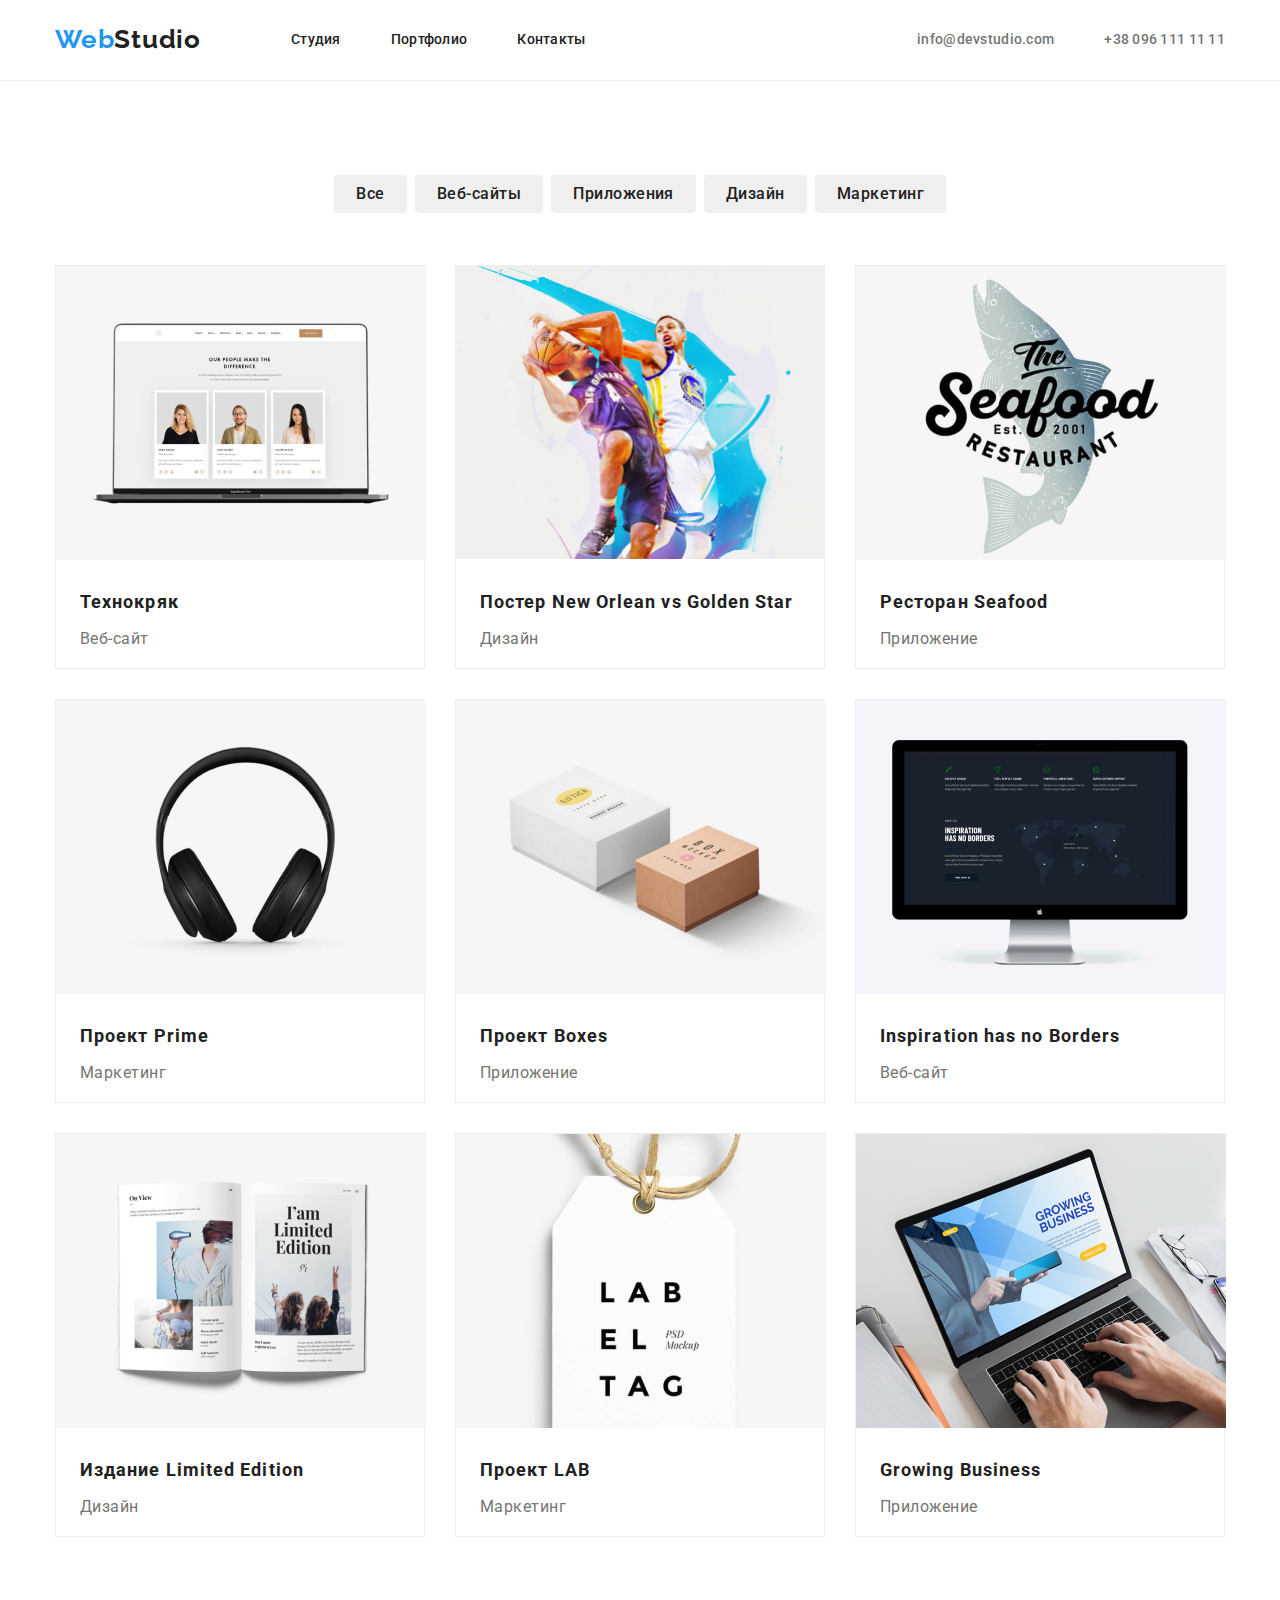
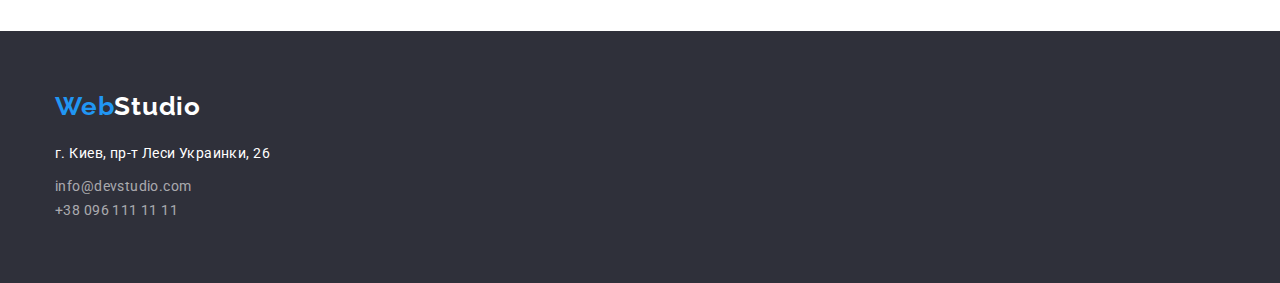
==== portfolio.html @ e71bb504 "edd files from hw 3" ====
<!DOCTYPE html>
<html lang="en">
<head>
    <meta charset="UTF-8">
    <meta name="viewport" content="width=device-width, initial-scale=1.0">
    <title>Главная</title>
    <link href="https://fonts.googleapis.com/css2?family=Raleway:wght@700&family=Roboto:wght@400;500;700;900&display=swap" rel="stylesheet">
    <link rel="stylesheet" href="https://cdnjs.cloudflare.com/ajax/libs/modern-normalize/1.0.0/modern-normalize.min.css">
    <link rel="stylesheet" href="./css/styles.css">
</head>
<body>
    <!--Шапка сайта-->
    <header class="page-header">

        <div class="content main-nav">
            
            <a class="logo-sec" href="./index.html"><span class="logo-first">Web</span>Studio</a> 
            <nav class="nav-container">
    
                <ul class="list site-nav">
                   <li class="item"><a class="link link-nav" href="./index.html">Студия</a></li>
                   <li class="item"><a class="link link-nav" href="./portfolio.html">Портфолио</a></li>
                   <li class="item"><a class="link link-nav" href="">Контакты</a></li>
               </ul>
           </nav>
           
            <ul class="list mailto-list">
                <li class="item"><a class="link link-contacts" href="mailto:info@devstudio.com">info@devstudio.com</a></li>
                <li class="item"><a class="link link-contacts" href="tel:+380961111111">+38 096 111 11 11</a></li>
            </ul>
            
        </div>
        
    </header>

    <!--Основной контент-->
    <main >

        <section class="main-cont">
            <div class="content">
                <div class="btn-content">
                    <h1 class="visually-hidden">Наши работы</h1>
                    <!--Фильтр работ-->
                    <ul class="list btn-list">
                        <li class="btn-item"><button class="btn" type="button">Все</button></li>
                        <li class="btn-item"><button class="btn" type="button">Веб-сайты</button></li>
                        <li class="btn-item"><button class="btn" type="button">Приложения</button></li>
                        <li class="btn-item"><button class="btn" type="button">Дизайн</button></li>
                        <li class="btn-item"><button class="btn" type="button">Маркетинг</button></li>
                    </ul>
                </div>
                <!--Работы-->

                <ul class="list work-list">
                    <li class="work-item">
                        <img class="pictures" src="./images/technokryak.jpg" alt="Компьютер с открытой веб-странчкой" width="370">
                        <h2 class="subtitle-pflo">Технокряк</h2>
                        <p class="text">Веб-сайт</p>
                    </li>
                    <li class="work-item">
                        <img class="pictures" src="./images/star.jpg" alt="Постер с баскетболистом" width="369"> 
                        <h2 class="subtitle-pflo">Постер New Orlean vs Golden Star</h2>
                        <p class="text">Дизайн</p>
                    </li>
                    <li class="work-item">
                        <img class="pictures" src="./images/seafood.jpg" alt="Лого ресторана Seafood" width="370">
                        <h2 class="subtitle-pflo">Ресторан Seafood</h2>
                        <p class="text">Приложение</p>
                    </li>
                    <li class="work-item">
                        <img class="pictures" src="./images/prime.jpg" alt="Наушники на сером фоне" width="370">
                        <h2 class="subtitle-pflo">Проект Prime</h2>
                        <p class="text">Маркетинг</p>
                    </li>
                    <li class="work-item">
                        <img class="pictures" src="./images/boxes.jpg" alt="Коробки на сером фоне" width="370"> 
                        <h2 class="subtitle-pflo">Проект Boxes</h2>
                        <p class="text">Приложение</p>
                    </li>
                    <li class="work-item">
                        <img class="pictures" src="./images/inspiration.jpg" alt=" Компьютер с изображением карты" width="370">
                        <h2 class="subtitle-pflo">Inspiration has no Borders</h2>
                        <p class="text">Веб-сайт</p>
                    </li>
                    <li class="work-item">
                        <img class="pictures" src="./images/edition.jpg" alt=" Журнал издания Limited Edition" width="370">
                        <h2 class="subtitle-pflo">Издание Limited Edition</h2>
                        <p class="text">Дизайн</p>
                    </li>
                    <li class="work-item">
                        <img  class="pictures" src="./images/lab.jpg" alt="Бирка проекат LAB" width="370">
                        <h2 class="subtitle-pflo">Проект LAB</h2>
                        <p class="text">Маркетинг</p>
                    </li>
                    <li class="work-item">
                        <img class="pictures" src="./images/business.jpg" alt="Сайт Growing Business" width="370">
                        <h2 class="subtitle-pflo">Growing Business</h2>
                        <p class="text">Приложение</p>
                    </li>
                </ul>
            </div>
        </section>

    </main>

    <!--Подвал-->

    <footer class="footer">
        <div class="content">
            <div class="foot-content">
                <h2 class="logo-footer-sec"> <span class="logo-footer-first">Web</span>Studio</h2>
                <p class="adress">г. Киев, пр-т Леси Украинки, 26</p>
                <ul class="list">
                    <li><a class="link foot-contacts" href="mailto:info@devstudio.com">info@devstudio.com</a></li>
                    <li><a class="link foot-contacts tel" href="tel:+380961111111">+38 096 111 11 11</a></li>
                </ul>
            </div>
            
        </div>
    </footer>

</body>
</html>
---- css/styles.css ----
:root {
    --title-text-color:#212121;
    --p-text-color:#757575;
    --highlight-color:#2196F3;
    --white-color:  #FFFFFF;
    --bg-color: #2F303A;
}

body {
    font-family: Roboto, sans-serif;
    background-color: var(--white-color);
    
}

.list {
    list-style: none;
    padding: 0;
    margin: 0;
}

.link {
    text-decoration: none;
    
}


.link:hover,
.link:focus{
    color:  var(--highlight-color);
    
}

.page-header {
 background-color: var(--white-color);
 border-bottom: 1px solid #EEEEEE;
}
/* Виокремлення контенту */
.content {
    padding-left: 15px;
    padding-right: 15px;
    width: 1200px;
    /* outline: 2px solid tomato; */
    margin-right: auto;
    margin-left: auto;
}



/* WEBstudio */
.logo-first {
    font-family: Raleway;
    font-style: normal;
    font-weight: bold;
    font-size: 26px;
    line-height: 1.19em;
    letter-spacing: 0.03em;
    color:  var(--highlight-color);
}

.logo-sec {
    font-family: Raleway;
    font-style: normal;
    font-weight: bold;
    font-size: 26px;
    line-height: 1.19em;
    letter-spacing: 0.03em;
    color: var(--title-text-color);
    text-decoration: none;
    margin-right: 90px;
    
}

/* .nav-container {
} */

.site-nav {
    display: flex;
}


.site-nav .item:not(:last-child) {
    margin-right: 50px;
}

/* навигация страниц */
.link-nav {
    font-family: Roboto;
    font-style: normal;
    font-weight: 500;
    font-size: 14px;
    line-height: 1.14em;
    letter-spacing: 0.02em;
    color: var(--title-text-color);
}

.mailto-list {
    display: flex;
    margin-left: auto;
}

.mailto-list .item + .item {
    margin-left: 50px;
}



/* контакты в наыигации */
.link-contacts {
    font-family: Roboto;
    font-style: normal;
    font-weight: 500;
    font-size: 14px;
    line-height: 1.14em;
    letter-spacing: 0.02em;
    color: var(--p-text-color);

}

.main-nav {
    display: flex;
    align-items: center;
    padding-top: 24px;
    padding-bottom: 25px;
    
    
}
/* Основной контент */


.hero {
    text-align: center;
    background-color: var(--bg-color);
}

.block {
    padding-top: 200px;
    padding-bottom: 200px;
    
    
}
/* главный заголовок h1 */
.main-title {
   
    margin-top: 0;
    margin-bottom: 30px;
    font-family: Roboto;
    font-style: normal;
    font-weight: 900;
    font-size: 44px;
    line-height: 60px;
    text-align: center;
    letter-spacing: 0.06em;
    text-transform: uppercase;
    color: var(--white-color);
    
}


/* заказать услугу */
.link-btn {
    display: inline-block;
    font-family: Roboto;
    font-style: normal;
    font-weight: bold;
    font-size: 16px;
    line-height: 1.9em;
    letter-spacing: 0.06em;
    color: var(--white-color);
    background-color: var(--highlight-color);
    text-decoration: none;
    padding: 10px 32px;
    border-radius: 4px;
    min-width: 200px;
    
}


/* фон секции с кнопкой */
.sec-section {
    background-color: var(--white-color);
}

.features {
    margin-top: 94px;
    margin-bottom: 94px;
}

/* скрытый заголовок */
.visually-hidden {
    position: absolute !important;
    clip: rect(1px 1px 1px 1px);
    clip: rect(1px, 1px, 1px, 1px);
    padding: 0 !important;
    border: 0 !important;
    height: 1px !important;
    width: 1px !important;
    margin: 0;
    overflow: hidden;
}

.features-list {
    display: flex;
    flex-wrap: wrap;
    
}

.features-list>.item {
    width: 270px;
    margin-right: 30px;
}
.features-list>.item:last-child {
    margin-right: 0;
}

/* заголовки в особенностях */
.item-list-header {

    font-family: Roboto;
    font-style: normal;
    font-weight: bold;
    font-size: 14px;
    line-height:  1.14em;
    letter-spacing: 0.03em;
    text-transform: uppercase;
    color: var(--title-text-color);
    margin-top:  0;
    margin-bottom: 10px;
}


/* абзацы особенностей */
.desc {
    font-family: Roboto;
    font-style: normal;
    font-weight: normal;
    font-size: 14px;
    line-height: 1.71em;
    letter-spacing: 0.03em;
    color: var(--p-text-color);
    margin: 0;
}

.special {
    margin-bottom: 94px;
}

/* заголовки h2 */
.subtitle {
    font-family: Roboto;
    font-style: normal;
    font-weight: bold;
    font-size: 36px;
    line-height: 1.17em;
    letter-spacing: 0.03em;
    color: var(--title-text-color);
    margin-top: 0;
    margin-bottom: 50px;
    text-align: center;
}

.ph-list {
    display: flex;
}

.element:not(:last-child) { 
  margin-right: 30px;
}

/* наша команда */
.team-content {
    padding-top: 94px;
    padding-bottom: 94px;
}

.team-list {
    display: flex;
}

.team-element {
    width: 270px;
    margin-right: 30px;
    box-shadow: 0px 1px 3px rgba(0, 0, 0, 0.12), 0px 1px 1px rgba(0, 0, 0, 0.14), 0px 2px 1px rgba(0, 0, 0, 0.2);
    border-radius: 0px 0px 4px 4px;
    background-color: var(--white-color);
    text-align: center;
}

.team-element:last-child {
    margin-right: 0;
}

.team {
    background: #F5F4FA;
}

.team-ph {
   margin-bottom: 28px; 
}

/* наша команда имена */

.subtitle-names {
    font-family: Roboto;
    font-style: normal;
    font-weight: 500;
    font-size: 16px;
    line-height: 18px;
    letter-spacing: 0.03em;
    color: var(--title-text-color);
    margin-top: 0;
    margin-bottom: 10px;
}

/* наша команда должность */

.text-job {
    font-family: Roboto;
    font-style: normal;
    font-weight: normal;
    font-size: 16px;
    line-height: 1.19em;
    letter-spacing: 0.03em;
    color: var(--p-text-color);
    margin-top: 0;
    margin-bottom: 30px;

}
/* .text-job:last-child {
    margin-bottom: 0;
} */

/* Страница портофолио */
/* Основной контент */



.main-cont {
    margin-top: 94px;
    margin-bottom: 94px;
}

.btn-list {
    display: flex; 
    justify-content: center; 
    margin-bottom: 36px;
    padding-bottom: 16px;
    
}
.btn-item:not(:last-child) {
    margin-right: 8px;
}

.btn {
    font-family: Roboto;
    font-style: normal;
    font-weight: 500;
    font-size: 16px;
    line-height: 1.625em;
    letter-spacing: 0.03em;
    color:  var(--title-text-color);
    padding: 6px 22px;
    min-width: 73px;
    border-radius: 4px;
    border: 0;
}

.btn:hover,
.btn:focus {
    background-color: var(--highlight-color);
    color: var(--white-color);
}

.work-list {
    display: flex;
    flex-wrap: wrap;

}
.work-item {
    width: 370px;
    margin-right: 30px;
    height: 404px;
    margin-bottom: 30px;
    border: 1px solid #EEEEEE;
    padding-bottom: 20px;
}

.work-item:nth-child(3n) {
    margin-right: 0;
}

.work-item:nth-last-child(-n + 3) {
    margin-bottom: 0;
}

/* подписи постеров */
.subtitle-pflo {
    font-family: Roboto;
    font-style: normal;
    font-weight: bold;
    font-size: 18px;
    line-height: 2em;
    letter-spacing: 0.06em;
    color:  var(--title-text-color);
    margin-top: 0;
    margin-bottom: 4px;
    margin-left: 24px;
}
/* тип работы */
.text {
    font-family: Roboto;
    font-style: normal;
    font-weight: normal;
    font-size: 16px;
    line-height: 1.875em;
    letter-spacing: 0.03em;
    color: var(--p-text-color);
    margin: 0;
    margin-left: 24px;
}
/* фото на стр порфолио */
.pictures {
    margin-bottom: 20px;
    
}

/* подвал */
.footer {
    background-color: var(--bg-color);
}

.foot-content {
    padding-top: 60px;
    padding-bottom: 60px;
    height: 252px;
}

.logo-footer-sec {
    font-family: Raleway;
    font-style: normal;
    font-weight: bold;
    font-size: 26px;
    line-height: 1.19em;
    letter-spacing: 0.03em;
    color: var(--white-color);
    margin-bottom: 20px;
    margin-top: 0;
}


.logo-footer-first {
    font-family: Raleway;
    font-style: normal;
    font-weight: bold;
    font-size: 26px;
    line-height: 1.19em;
    letter-spacing: 0.03em;
    color:var(--highlight-color);
   
}

/* adress */
.adress {
    font-family: Roboto;
    font-style: normal;
    font-weight: normal;
    font-size: 14px;
    line-height: 1.71em;
    letter-spacing: 0.03em;
    color: var(--white-color);
    margin-top: 0;
    margin-bottom: 9px;
}

/* контакты */

.foot-contacts {
    font-family: Roboto;
    font-style: normal;
    font-weight: normal;
    font-size: 14px;
    line-height: 1.71em;
    letter-spacing: 0.03em;
    color: rgba(255, 255, 255, 0.6);
    margin-bottom: 9;
}
/*  */
.tel {
    margin-bottom: 0;
}
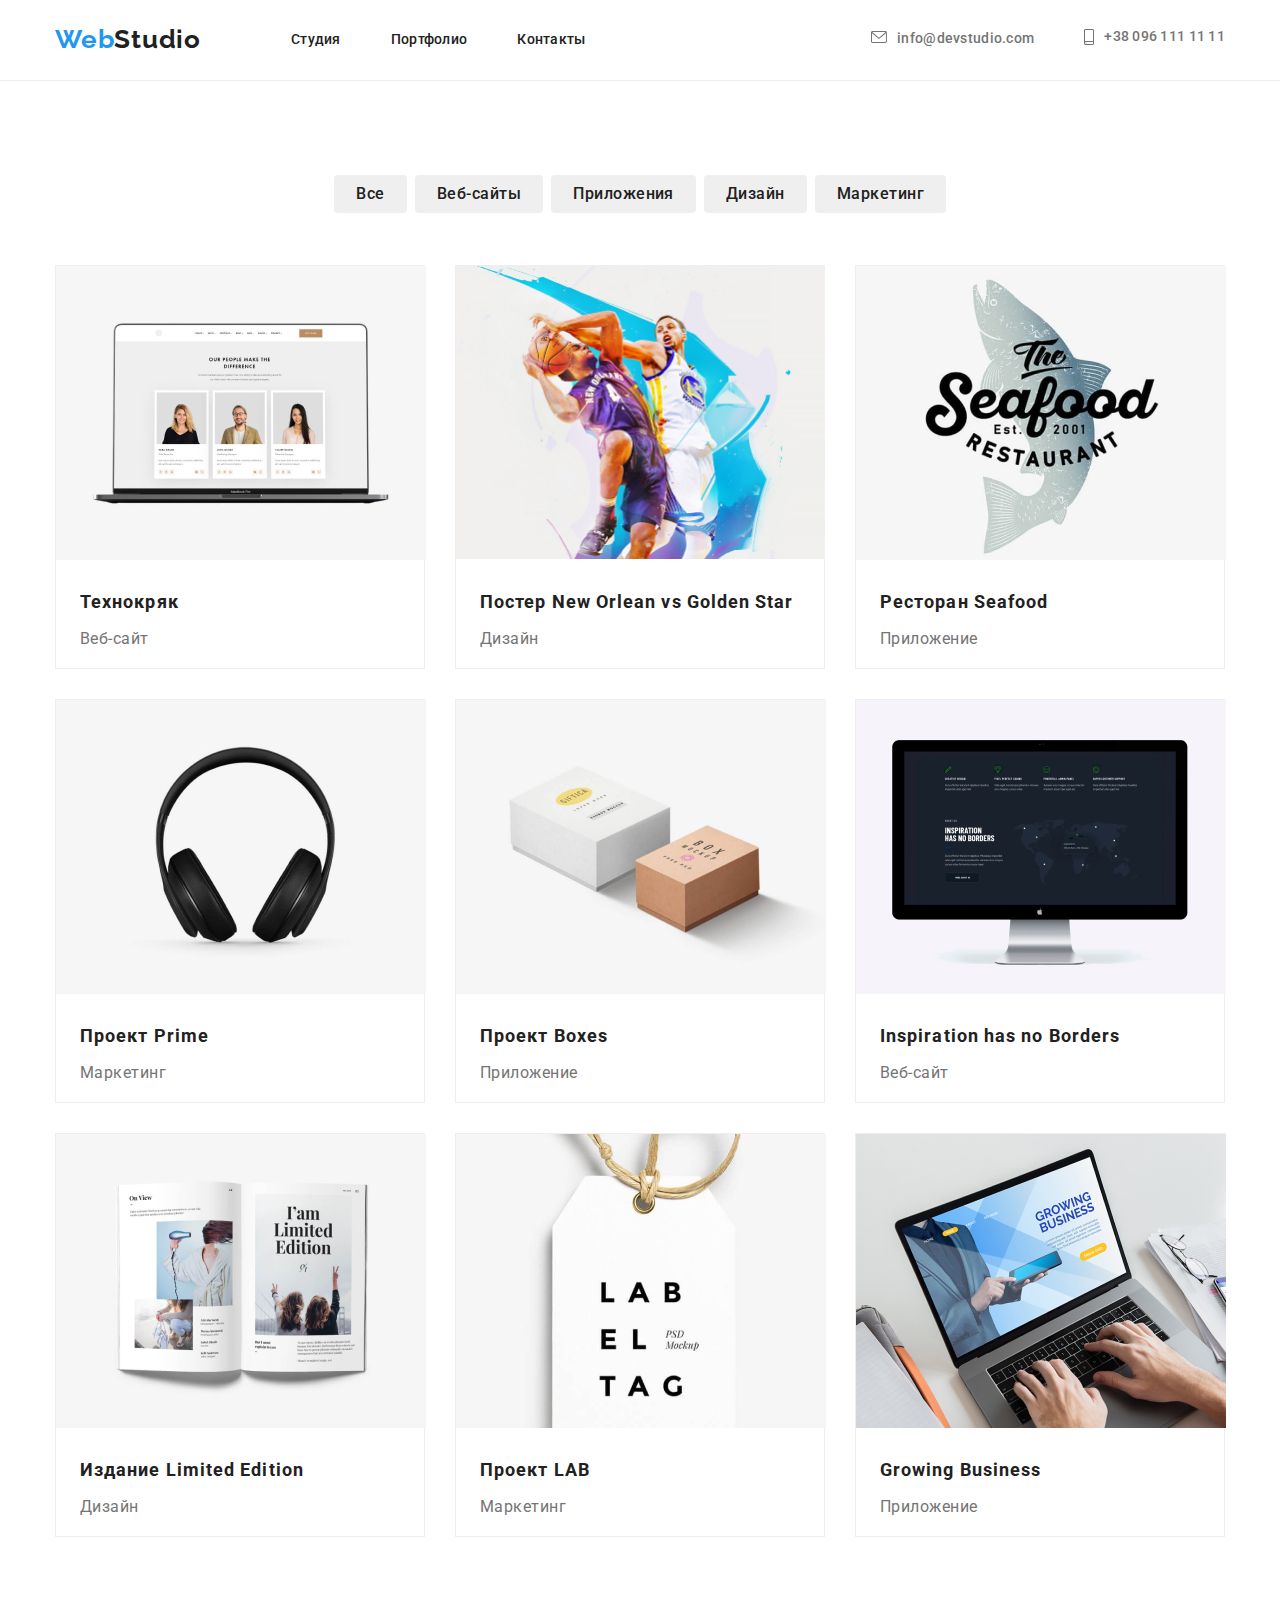
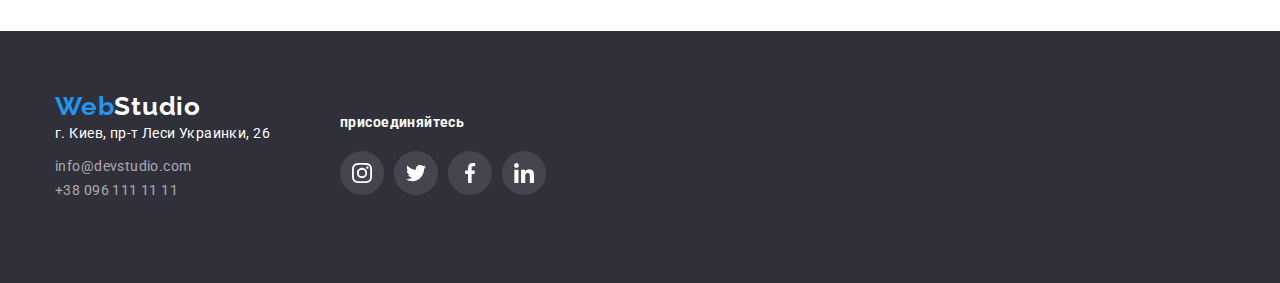
==== commit b2007935: "додала на сайт іконки і фон" ====
--- a/portfolio.html
+++ b/portfolio.html
@@ -25,8 +25,11 @@
            </nav>
            
             <ul class="list mailto-list">
-                <li class="item"><a class="link link-contacts" href="mailto:info@devstudio.com">info@devstudio.com</a></li>
-                <li class="item"><a class="link link-contacts" href="tel:+380961111111">+38 096 111 11 11</a></li>
+                <li class="item"><a class="link link-contacts" href="mailto:info@devstudio.com">
+                    <svg class="mail-svg" width="16" height="12"><use href="./images/sprite.svg#envelope"></use>
+                    </svg>info@devstudio.com</a></li>
+                <li class="item"><a class="link link-contacts" href="tel:+380961111111">
+                    <svg class="mail-svg" width="10" height="16"><use href="./images/sprite.svg#smartphone"></use></svg>+38 096 111 11 11</a></li>
             </ul>
             
         </div>
@@ -107,17 +110,33 @@
 
     <footer class="footer">
         <div class="content">
-            <div class="foot-content">
-                <h2 class="logo-footer-sec"> <span class="logo-footer-first">Web</span>Studio</h2>
-                <p class="adress">г. Киев, пр-т Леси Украинки, 26</p>
-                <ul class="list">
-                    <li><a class="link foot-contacts" href="mailto:info@devstudio.com">info@devstudio.com</a></li>
-                    <li><a class="link foot-contacts tel" href="tel:+380961111111">+38 096 111 11 11</a></li>
-                </ul>
+            <div class="footer-content">
+                <div class="foot-content">
+                    <a  class="logo-footer-sec" href="./index.html"><span class="logo-footer-first">Web</span>Studio</a>
+                    <p class="adress">г. Киев, пр-т Леси Украинки, 26</p>
+                    <ul class="list">
+                        <li><a class="link foot-contacts" href="mailto:info@devstudio.com">info@devstudio.com</a></li>
+                        <li><a class="link foot-contacts tel" href="tel:+380961111111">+38 096 111 11 11</a></li>
+                    </ul>
+                </div>
+                <div class="join-us">
+                    <h2 class="join">присоединяйтесь</h2>
+                    <ul class="list social-footer">
+                        <li class="footer-item"> <a class="footer-icon-link" href="https://instagram.com/" target="_blank" rel="noopener noreferer" aria-label="Instagram">
+                            <svg class="footer-icon-svg" ><use href="./images/sprite.svg#instagram"></use></svg></a></li>
+                        <li class="footer-item"> <a class="footer-icon-link" href="https://twitter.com/" target="_blank" rel="noopener noreferer" aria-label="Twitter">
+                            <svg class="footer-icon-svg" ><use href="./images/sprite.svg#twitter"></use></svg></a></li>
+                        <li class="footer-item"> <a class="footer-icon-link" href="https://facebook.com/" target="_blank" rel="noopener noreferer" aria-label="Facebook">
+                            <svg class="footer-icon-svg" ><use href="./images/sprite.svg#facebook"></use></svg></a></li>
+                        <li class="footer-item"> <a class="footer-icon-link" href="https://linkedin.com/" target="_blank" rel="noopener noreferer" aria-label="Linkedin">
+                            <svg class="footer-icon-svg" ><use href="./images/sprite.svg#linkedin"></use></svg></a></li>
+                    </ul>
+
+                </div>
             </div>
-            
         </div>
     </footer>
 
+
 </body>
 </html>--- a/css/styles.css
+++ b/css/styles.css
@@ -4,12 +4,12 @@
     --highlight-color:#2196F3;
     --white-color:  #FFFFFF;
     --bg-color: #2F303A;
+    --svg-cl:#afb1b8;
 }
 
 body {
     font-family: Roboto, sans-serif;
-    background-color: var(--white-color);
-    
+    background-color: var(--white-color);  
 }
 
 .list {
@@ -19,15 +19,12 @@
 }
 
 .link {
-    text-decoration: none;
-    
-}
-
+    text-decoration: none;    
+}
 
 .link:hover,
 .link:focus{
     color:  var(--highlight-color);
-    
 }
 
 .page-header {
@@ -44,8 +41,6 @@
     margin-left: auto;
 }
 
-
-
 /* WEBstudio */
 .logo-first {
     font-family: Raleway;
@@ -70,13 +65,9 @@
     
 }
 
-/* .nav-container {
-} */
-
 .site-nav {
     display: flex;
 }
-
 
 .site-nav .item:not(:last-child) {
     margin-right: 50px;
@@ -100,12 +91,22 @@
 
 .mailto-list .item + .item {
     margin-left: 50px;
-}
-
-
+    justify-content: center;
+    align-items: center;
+}
+.mail-svg {
+    fill: currentColor;
+    margin-right: 10px;
+}
+
+.link-contacts:hover.mail-svg,
+.link-contacts:focus.mail-svg {
+    fill: var(--highlight-color);
+}
 
 /* контакты в наыигации */
 .link-contacts {
+    display: inline-flex;0
     font-family: Roboto;
     font-style: normal;
     font-weight: 500;
@@ -113,23 +114,34 @@
     line-height: 1.14em;
     letter-spacing: 0.02em;
     color: var(--p-text-color);
-
-}
-
+}
+
+ 
 .main-nav {
     display: flex;
     align-items: center;
     padding-top: 24px;
     padding-bottom: 25px;
     
-    
 }
 /* Основной контент */
 
 
 .hero {
+    display: block;
     text-align: center;
     background-color: var(--bg-color);
+    background-image:linear-gradient( to right,
+    rgba(47, 48, 58, 0.4),rgba(47, 48, 58, 0.4)),
+     url(../images/hero.jpg);
+    width: 1600px;
+    height: 600px;
+    background-size: contain;
+    background-repeat: no-repeat;
+    background-position: center;
+    margin-left: auto;
+    margin-right: auto;
+   
 }
 
 .block {
@@ -212,6 +224,25 @@
     margin-right: 0;
 }
 
+
+.bg-svg {
+    border: 0;
+    padding: 0;
+    display: flex;
+    margin-bottom: 30px;
+    width: 270px;
+    height: 120px;
+    background: #F5F4FA;
+    border-radius: 4px;
+    justify-content: center;
+    align-items: center;
+}
+
+.features-svg {
+    width: 70px;
+    height: 70px;
+}
+
 /* заголовки в особенностях */
 .item-list-header {
 
@@ -226,7 +257,6 @@
     margin-top:  0;
     margin-bottom: 10px;
 }
-
 
 /* абзацы особенностей */
 .desc {
@@ -283,6 +313,7 @@
     border-radius: 0px 0px 4px 4px;
     background-color: var(--white-color);
     text-align: center;
+    padding-bottom: 30px;
 }
 
 .team-element:last-child {
@@ -311,7 +342,7 @@
     margin-bottom: 10px;
 }
 
-/* наша команда должность */
+/* наша командa-должность */
 
 .text-job {
     font-family: Roboto;
@@ -323,16 +354,91 @@
     color: var(--p-text-color);
     margin-top: 0;
     margin-bottom: 30px;
-
-}
-/* .text-job:last-child {
-    margin-bottom: 0;
-} */
+}
+
+.team-social {
+    display: flex;
+    justify-content: center;
+    align-items: center;
+}
+
+.social-links-items:not(:last-child) {
+    margin-right: 10px;
+}
+
+.social-link {
+    text-decoration: none;
+    display: flex;
+    color: var(--svg-cl);
+    justify-content: center;
+    align-items: center;
+    width: 44px;
+    height: 44px;
+    background-color: var(--white-color); 
+    border-radius: 50%;
+    
+}
+
+.social-link-svg {
+    width: 20px;
+    height: 20px;
+    fill: currentColor;
+}
+
+.social-link:hover {
+    background-color: var(--highlight-color);
+}
+/* ????????!!!!!! */
+.social-link:hover.social-link-svg {
+    fill: var(--white-color);
+}
+
+.clients-bgc {
+    background-color: var(--white-color);
+}
+
+.clients {
+    padding-top: 94px;
+    padding-bottom: 94px;
+}
+
+.clients-logo {
+    display: flex;
+}
+
+.icon-clients {
+    fill: currentColor;
+
+}
+
+.icon-link {
+    display: flex;
+    color: var(--svg-cl);
+    width: 170px;
+    height: 90px;
+    border: 1px solid var(--svg-cl);
+    border-radius: 4px;
+    justify-content: center;
+    align-items: center;
+}
+.icon-link:last-child {
+    margin-right: 0;
+}
+
+.icon-link:hover.icon-clients,
+.icon-link:focus.icon-clients {
+    color: var(--highlight-color);
+}
+.icon-link:hover {
+    border: 1px solid var(--highlight-color);
+}
+
+.icon-item:not(:last-child) {
+    margin-right: 30px;
+}
 
 /* Страница портофолио */
 /* Основной контент */
-
-
 
 .main-cont {
     margin-top: 94px;
@@ -384,6 +490,11 @@
     padding-bottom: 20px;
 }
 
+.work-item:hover,
+.work-item:focus {
+    box-shadow: 0px 1px 1px rgba(0, 0, 0, 0.12), 0px 4px 4px rgba(0, 0, 0, 0.06), 1px 4px 6px rgba(0, 0, 0, 0.16);
+}
+
 .work-item:nth-child(3n) {
     margin-right: 0;
 }
@@ -435,6 +546,7 @@
 }
 
 .logo-footer-sec {
+    text-decoration: none;
     font-family: Raleway;
     font-style: normal;
     font-weight: bold;
@@ -486,4 +598,54 @@
 /*  */
 .tel {
     margin-bottom: 0;
-}+}
+
+.join {
+    font-family: Roboto;
+    font-style: normal;
+    font-weight: bold;
+    font-size: 14px;
+    line-height: 1.14em;
+    letter-spacing: 0.03em;
+    color: var(--white-color);
+    margin-bottom: 20px;
+}
+.join-us {
+    padding-top: 72px;
+    margin-left: 70px;
+}
+
+.footer-content {
+    display: inline-flex;
+}
+
+.social-footer {
+    display: flex;
+}
+
+.footer-item:not(:last-child) {
+    margin-right: 10px;
+}
+
+.footer-icon-link {
+    display: flex;
+    justify-content: center;
+    align-items: center;
+    width: 44px;
+    height: 44px;
+    color:var(--white-color);
+    border-radius: 50%;
+    background: rgba(255, 255, 255, 0.1);
+}
+
+.footer-icon-svg {
+    
+    width: 20px;
+    height: 20px;
+    fill: currentColor;
+}
+
+.footer-icon-link:hover {
+    background: var(--highlight-color);
+}
+
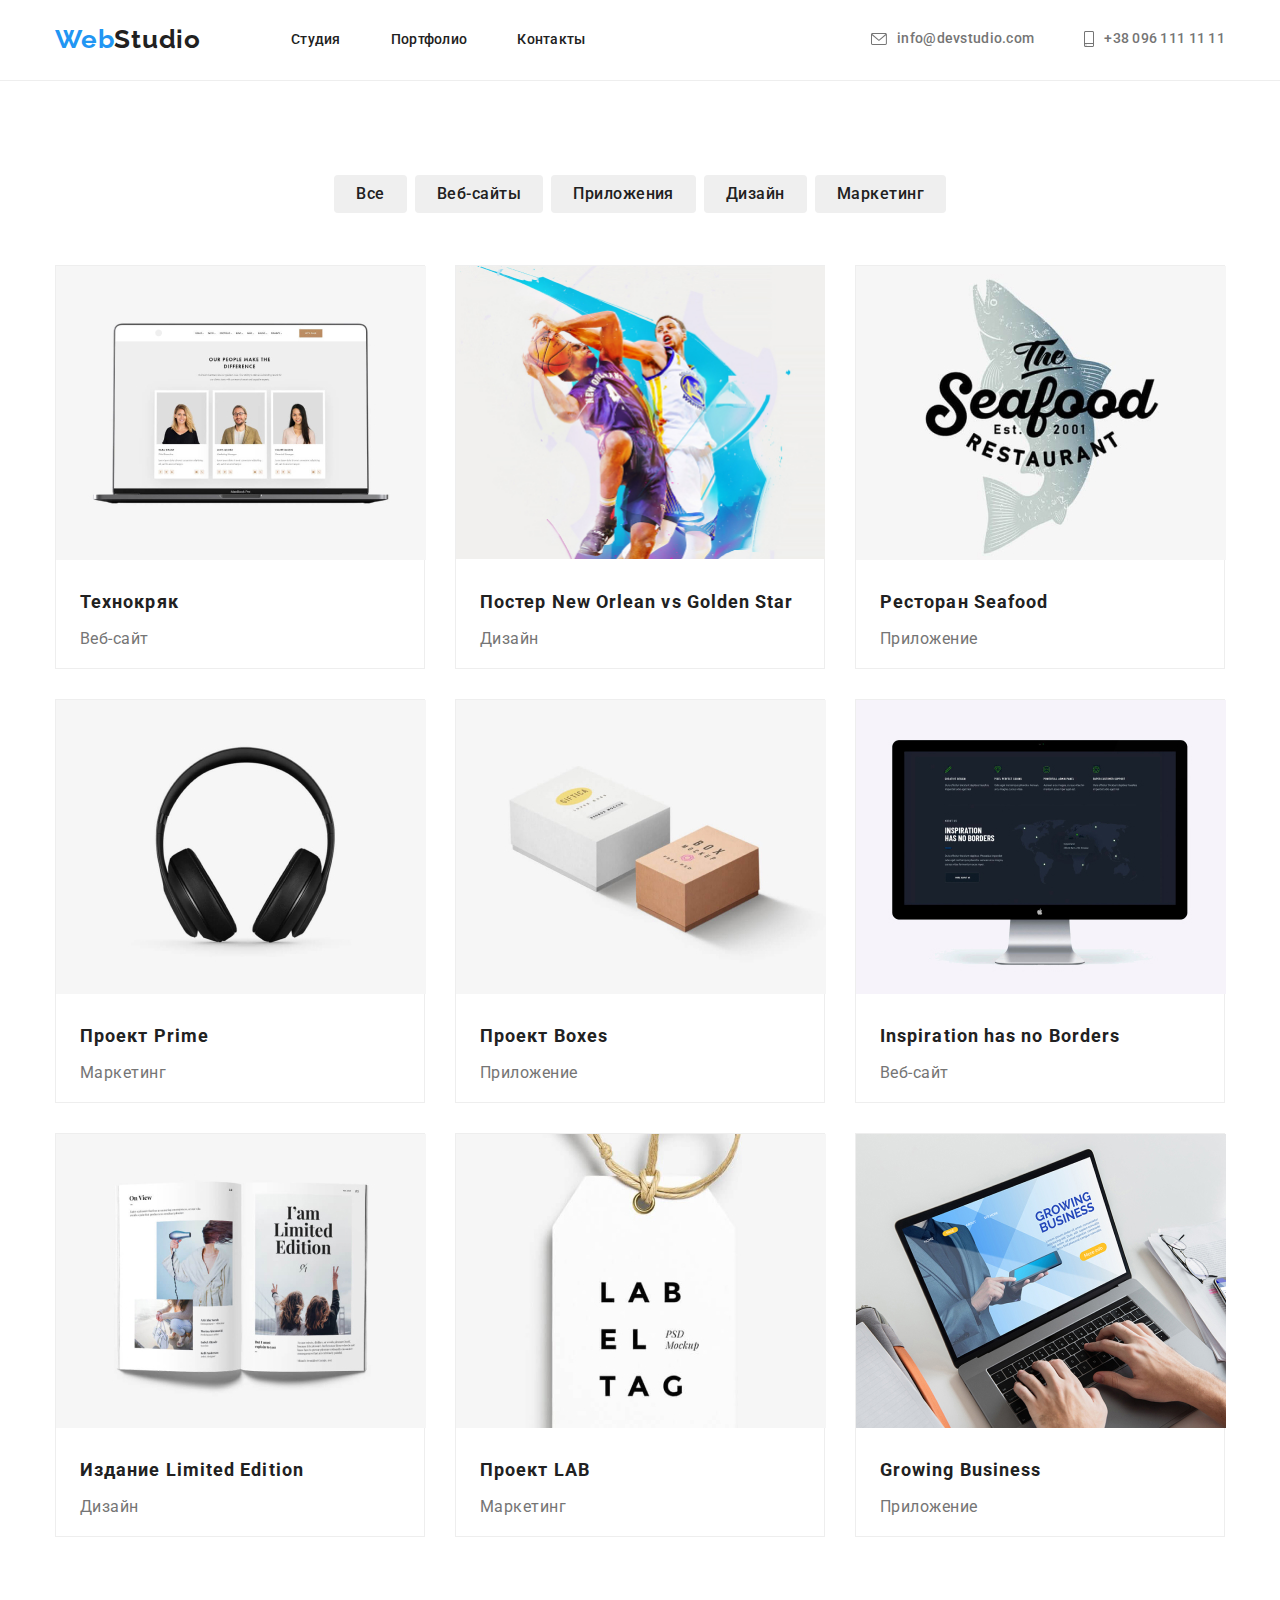
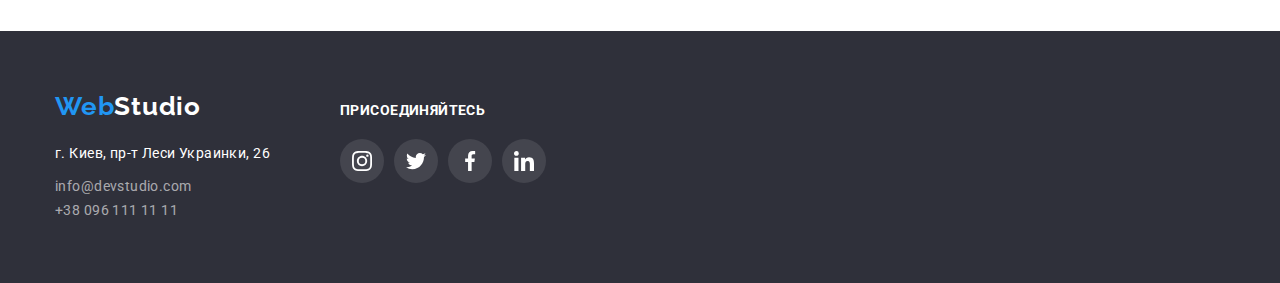
==== commit 8b1d25b0: "змінила падінг у футері і змінила клас у портфоліо" ====
--- a/portfolio.html
+++ b/portfolio.html
@@ -25,10 +25,10 @@
            </nav>
            
             <ul class="list mailto-list">
-                <li class="item"><a class="link link-contacts" href="mailto:info@devstudio.com">
+                <li class="item-cont"><a class="link link-contacts" href="mailto:info@devstudio.com">
                     <svg class="mail-svg" width="16" height="12"><use href="./images/sprite.svg#envelope"></use>
                     </svg>info@devstudio.com</a></li>
-                <li class="item"><a class="link link-contacts" href="tel:+380961111111">
+                <li class="item-cont"><a class="link link-contacts" href="tel:+380961111111">
                     <svg class="mail-svg" width="10" height="16"><use href="./images/sprite.svg#smartphone"></use></svg>+38 096 111 11 11</a></li>
             </ul>
             
--- a/css/styles.css
+++ b/css/styles.css
@@ -36,7 +36,6 @@
     padding-left: 15px;
     padding-right: 15px;
     width: 1200px;
-    /* outline: 2px solid tomato; */
     margin-right: auto;
     margin-left: auto;
 }
@@ -87,11 +86,16 @@
 .mailto-list {
     display: flex;
     margin-left: auto;
-}
-
-.mailto-list .item + .item {
+    align-items: center;
+}
+.item-cont {
+    display: flex;
+    align-items: center;
+}
+
+.mailto-list .item-cont + .item-cont {
     margin-left: 50px;
-    justify-content: center;
+    display: flex;
     align-items: center;
 }
 .mail-svg {
@@ -114,6 +118,8 @@
     line-height: 1.14em;
     letter-spacing: 0.02em;
     color: var(--p-text-color);
+    display: flex;
+    align-items: center;
 }
 
  
@@ -250,7 +256,7 @@
     font-style: normal;
     font-weight: bold;
     font-size: 14px;
-    line-height:  1.14em;
+    line-height:  16px;
     letter-spacing: 0.03em;
     text-transform: uppercase;
     color: var(--title-text-color);
@@ -264,7 +270,7 @@
     font-style: normal;
     font-weight: normal;
     font-size: 14px;
-    line-height: 1.71em;
+    line-height: 24px;
     letter-spacing: 0.03em;
     color: var(--p-text-color);
     margin: 0;
@@ -353,7 +359,7 @@
     letter-spacing: 0.03em;
     color: var(--p-text-color);
     margin-top: 0;
-    margin-bottom: 30px;
+    margin-bottom: 16px;
 }
 
 .team-social {
@@ -385,13 +391,17 @@
     fill: currentColor;
 }
 
-.social-link:hover {
+.social-link:hover,
+.social-link:focus {
     background-color: var(--highlight-color);
 }
-/* ????????!!!!!! */
-.social-link:hover.social-link-svg {
+
+.social-link:hover .social-link-svg,
+.social-link:focus .social-link-svg {
     fill: var(--white-color);
-}
+    background-color: var(--highliting-color);
+}
+
 
 .clients-bgc {
     background-color: var(--white-color);
@@ -425,11 +435,12 @@
     margin-right: 0;
 }
 
-.icon-link:hover.icon-clients,
-.icon-link:focus.icon-clients {
+.icon-link:hover .icon-clients,
+.icon-link:focus .icon-clients {
     color: var(--highlight-color);
 }
-.icon-link:hover {
+.icon-link:hover,
+.icon-link:focus {
     border: 1px solid var(--highlight-color);
 }
 
@@ -554,7 +565,7 @@
     line-height: 1.19em;
     letter-spacing: 0.03em;
     color: var(--white-color);
-    margin-bottom: 20px;
+    margin-bottom: 0;
     margin-top: 0;
 }
 
@@ -579,7 +590,7 @@
     line-height: 1.71em;
     letter-spacing: 0.03em;
     color: var(--white-color);
-    margin-top: 0;
+    margin-top: 20px;
     margin-bottom: 9px;
 }
 
@@ -609,9 +620,10 @@
     letter-spacing: 0.03em;
     color: var(--white-color);
     margin-bottom: 20px;
+    text-transform: uppercase;
 }
 .join-us {
-    padding-top: 72px;
+    padding-top: 60px;
     margin-left: 70px;
 }
 
@@ -645,7 +657,8 @@
     fill: currentColor;
 }
 
-.footer-icon-link:hover {
+.footer-icon-link:hover,
+.footer-icon-link:focus {
     background: var(--highlight-color);
 }
 
